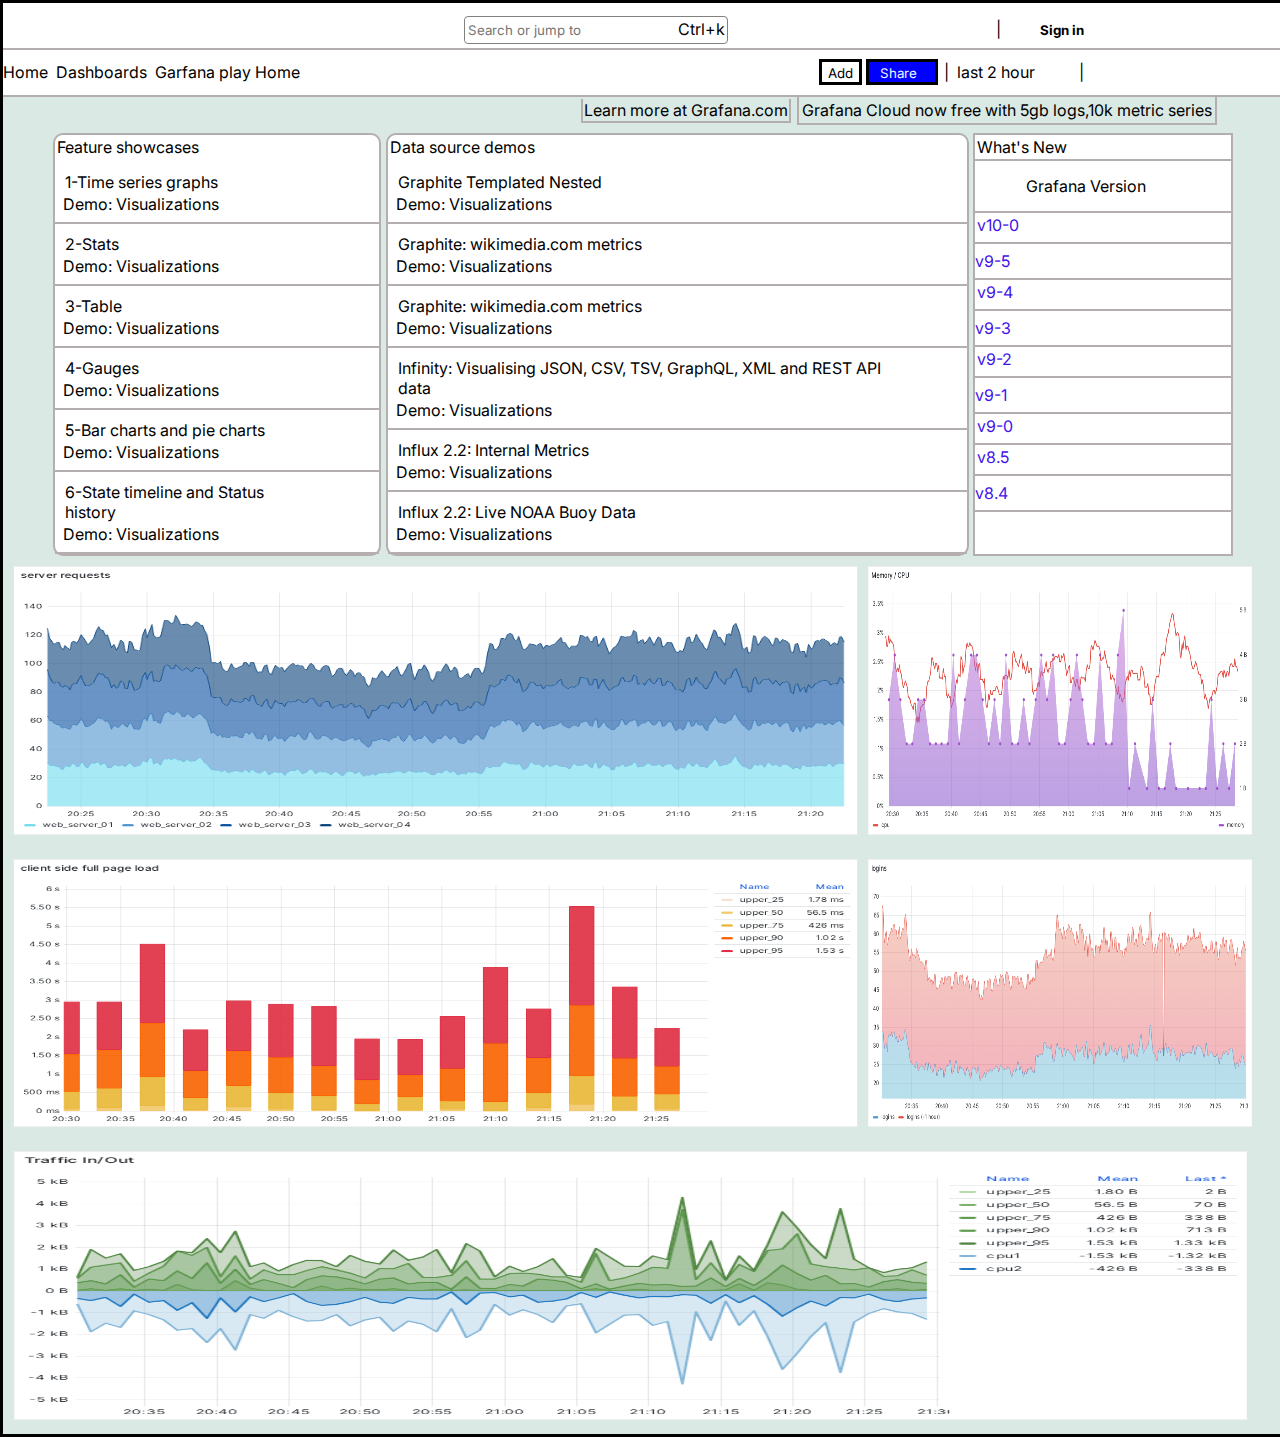
==== home.html @ d7a145c1 "Add files via upload" ====
<!DOCTYPE html>
<html lang="en">
<head>
    <meta charset="UTF-8">
    <meta name="viewport" content="width=device-width, initial-scale=1.0">
    <title>Grafana</title>
    <link rel="stylesheet" href="home.css">
    <link rel="preconnect" href="https://fonts.googleapis.com">
<link rel="preconnect" href="https://fonts.gstatic.com" crossorigin>
<link href="https://fonts.googleapis.com/css2?family=Inter&display=swap" rel="stylesheet">
</head>
<body>
    <div class="grafana_page1">
    <div class="ikka">
        <div class="nav1">
            <div class="gicon1">
                <img class="gicon2" src="/icons/grafana_icon.svg" alt="">
            </div>
            <div class="search">
                <span class="search2"><img src="/icons/search_FILL0_wght400_GRAD0_opsz24.svg" alt=""></span>
                <div class="iput"><input type="text" placeholder="Search or jump to"></div>
                <div class="key"><img src="/icons/keyboard_FILL0_wght400_GRAD0_opsz24.svg" alt=""><p class="ctr">Ctrl+k</p></div>
            </div>
            <!--<div class="main">
                <div class="iput"><input type="text" placeholder="Search or jump to"></div>
                <div class="key"><img src="/icons/keyboard_FILL0_wght400_GRAD0_opsz24.svg" alt=""><span>Ctrl+k</span></div>
            </div>-->
            <div class="add">
                <div class="w1"  class="addlogo"><img src="/icons/add_FILL0_wght400_GRAD0_opsz24.svg" alt=""></div>
                <div class="w" class="adddown"><img src="/icons/keyboard_arrow_down_FILL0_wght400_GRAD0_opsz24.svg" alt=""></div>
                <div class="w2" class="line">|</div>
                <div class="w3" class="question"><img src="/icons/help_FILL0_wght400_GRAD0_opsz24.svg" alt=""></div>
                <div class="w4" class="wifi"><img src="/icons/rss_feed_FILL0_wght400_GRAD0_opsz24.svg" alt=""></div>
                <div class="w5" class="sing"><Button>Sign in</Button></div>
            </div>
        </div>
        <div class="nav2">
            <div class="nav2-1">
                <img src="/icons/menu_FILL0_wght400_GRAD0_opsz24.svg" alt="">
                <div class="home">Home</div>
                <div class="arrow_back"><img class="arrow_back" src="/icons/arrow_back_ios_FILL0_wght400_GRAD0_opsz24.svg" alt=""></div>
                <div class="Dashboards"><a href="/secondhtmlcss/index2.html">Dashboards</a></div>
                <div class="arrow_back"><img class="arrow_back" src="/icons/arrow_back_ios_FILL0_wght400_GRAD0_opsz24.svg" alt=""></div>
                <div class="garfana_play">Garfana play Home</div>
            </div>
            <div class="nav2-2">
                <div  class="set"><img src="/icons/settings_FILL0_wght400_GRAD0_opsz24.svg" alt=""></div>
                <div   class="setadd">
                <div class="w2" ><button class="btn-nav1" >Add </button></div>
                <div><img  src="/icons/keyboard_arrow_down_FILL0_wght400_GRAD0_opsz24.svg" alt=""></div>
                </div>
               <div class="set1"><button class="btn-nav2">Share</button></div>
                <div class="w2" class="line">|</div>
                <div  class="clock"><img src="/icons/schedule_FILL0_wght400_GRAD0_opsz24.svg" alt=""><p class="ctr34">last 2 hour</p> <img src="/icons/keyboard_arrow_down_FILL0_wght400_GRAD0_opsz24.svg" alt=""></div>
                <div class="w2" class="last"></div>
                <div class="w2" class="zoom-out"><img src="/icons/zoom_out_FILL0_wght400_GRAD0_opsz24.svg" alt=""></div>
                <div class="w2" class="refresh"><img src="/icons/refresh_FILL0_wght400_GRAD0_opsz24.svg" alt=""></div>
                <div class="w" class="adddown"><img src="/icons/keyboard_arrow_down_FILL0_wght400_GRAD0_opsz24.svg" alt=""></div>
                <div class="w2" class="line">|</div>
                <div class="w2" class="upper"><img src="/icons/keyboard_arrow_down_FILL0_wght400_GRAD0_opsz24.svg" alt=""></div>
            </div>
        </div>
    </div>
        <section class="sec-bg">
            <div class="sec-nav">
               <span class="sec-nav-link"><img src="/icons/open_in_new_FILL0_wght400_GRAD0_opsz24.svg" alt=""> <a href="http://">Learn more at Grafana.com</a></span>
               <span class="sec-nav-link"> <img class="icon-nav-sec" src="/icons/cloud_FILL0_wght400_GRAD0_opsz24.svg" alt=""> <a href="http://"><p>Grafana Cloud now free with 5gb logs,10k metric series</p></a></span>
            </div>
            <div class="mainbox-3">
                <div class="showcase">
                    <div class="showcase1">
                        <div class="showcase2"><p>Feature showcases </p></div>
                        <div class="show1">
                            <div class="star-box">
                                <p><a href="/secondhtmlcss/index2.html">1-Time series graphs</a></p>
                                <div class="sub-show">Demo: Visualizations</div>
                            </div>
                            <img class="star" src="/icons/grade_FILL0_wght400_GRAD0_opsz24.svg" alt="">
                            
                        </div>
                        <div class="show1">
                            <div class="star-box">
                                <p>2-Stats</p> 
                                <div class="sub-show">Demo: Visualizations</div>
                            </div>
                            <img class="star" src="/icons/grade_FILL0_wght400_GRAD0_opsz24.svg" alt="">
                            
                        </div>
                        <div class="show1">
                            <div class="star-box">
                                <p>3-Table</p> 
                                <div class="sub-show">Demo: Visualizations</div>
                            </div>
                            <img class="star" src="/icons/grade_FILL0_wght400_GRAD0_opsz24.svg" alt="">
                        </div>
                        <div class="show1">
                            <div class="star-box">
                                <p>4-Gauges</p> 
                                <div class="sub-show">Demo: Visualizations</div>
                            </div>
                            <img class="star" src="/icons/grade_FILL0_wght400_GRAD0_opsz24.svg" alt="">
                        </div>
                        <div class="show1">
                            <div class="star-box">
                                <p>5-Bar charts and pie charts</p> 
                                <div class="sub-show">Demo: Visualizations</div>
                            </div>
                            <img class="star" src="/icons/grade_FILL0_wght400_GRAD0_opsz24.svg" alt="">
                        </div>
                        <div class="show1">
                            <div class="star-box">
                                <p>6-State timeline and Status history</p> 
                                <div class="sub-show">Demo: Visualizations</div>
                            </div>
                            <img class="star" src="/icons/grade_FILL0_wght400_GRAD0_opsz24.svg" alt="">
                        </div>
                    </div>
                    
                </div>
                <!----------------------------------------------------------------------------------------------------------------------------->
                <div class="datasou">
                    <div class="datasou1">
                        <div class="showcase1">
                            <div class="showcase2"><p>Data source demos </p></div>
                            <div class="show1">
                                <div class="star-box-2">
                                    <p>Graphite Templated Nested</p>
                                    <div class="sub-show">Demo: Visualizations</div>
                                </div>
                                <img class="star" src="/icons/grade_FILL0_wght400_GRAD0_opsz24.svg" alt="">
                                
                            </div>
                            <div class="show1">
                                <div class="star-box-2">
                                    <p>Graphite: wikimedia.com metrics</p> 
                                    <div class="sub-show">Demo: Visualizations</div>
                                </div>
                                <img class="star" src="/icons/grade_FILL0_wght400_GRAD0_opsz24.svg" alt="">
                                
                            </div>
                            <div class="show1">
                                <div class="star-box-2">
                                    <p>Graphite: wikimedia.com metrics</p> 
                                    <div class="sub-show">Demo: Visualizations</div>
                                </div>
                                <img class="star" src="/icons/grade_FILL0_wght400_GRAD0_opsz24.svg" alt="">
                            </div>
                            <div class="show1">
                                <div class="star-box-2">
                                    <p>Infinity: Visualising JSON, CSV, TSV, GraphQL, XML and REST API data</p> 
                                    <div class="sub-show">Demo: Visualizations</div>
                                </div>
                                <img class="star" src="/icons/grade_FILL0_wght400_GRAD0_opsz24.svg" alt="">
                            </div>
                            <div class="show1">
                                <div class="star-box-2">
                                    <p>Influx 2.2: Internal Metrics</p> 
                                    <div class="sub-show">Demo: Visualizations</div>
                                </div>
                                <img class="star" src="/icons/grade_FILL0_wght400_GRAD0_opsz24.svg" alt="">
                            </div>
                            <div class="show1">
                                <div class="star-box-2">
                                    <p>Influx 2.2: Live NOAA Buoy Data</p> 
                                    <div class="sub-show">Demo: Visualizations</div>
                                </div>
                                <img class="star" src="/icons/grade_FILL0_wght400_GRAD0_opsz24.svg" alt="">
                            </div>
                    </div>
                </div>
            </div>
                <!----------------------------------------------------------------------------------------------------------------------------->
                <div class="new">
                    <div class="new-hed">
                        <div class="new-hed1">
                            <div class="showcase3"><p>What's New </p></div>
                            <div class="show3">
                                <div class="star-box-">
                                    <p class="last-box1" >Grafana Version</p>
                                   
                                </div>   
                            </div>

                            <div class="show3">
                                <div class="star-box-3">
                                    <p class="last-box">v10-0</p> 
                                    <div class="sub-show1">v9-5</div>
                                </div>
                            </div>
                            <div class="show3">
                                <div class="star-box-3">
                                    <p class="last-box">v9-4</p> 
                                    <div class="sub-show1">v9-3</div>
                                </div>
                                
                            </div>
                            <div class="show3">
                                <div class="star-box-3">
                                    <p class="last-box">v9-2</p> 
                                    <div class="sub-show1">v9-1</div>
                                </div>
                                
                            </div>
                            <div class="show3">
                                <div class="star-box">
                                    <p class="last-box">v9-0</p> 
                                </div>
                           
                            </div>
                            <div class="show3">
                                <div class="star-box-3">
                                    <p class="last-box">v8.5</p> 
                                    <div class="sub-show1">v8.4</div>
                                </div>
                             
                            </div>
                         </div>
                    </div>
                </div>
            
            </div>
        </section>
        <div class="image-section">
            <div class="sec-img12">
                <div ><img class="imgsec1" src="/grafana-play-home.png" alt=""></div>
                <div ><img class="imgsec2" src="/grafana-play-home_2.png" alt=""></div>
               
            </div>
            <div class="sec-img123">
                <div ><img class="imgsec3" src="/grafana-play-home_3.png" alt=""></div>
                <div ><img class="imgsec4" src="/grafana-play-home_4.png" alt=""></div>
            </div>
            <div class="sec-img1234">
                <div ><img class="imgsec5" src="/grafana-play-home_5.png" alt=""></div>
            </div>
        </div>
       
    </div>
</body>
</html>

<!--<div class="seting"><img src="/icons/settings_FILL0_wght400_GRAD0_opsz24.svg" alt=""></div>
<div class="btn"><button class="btn2">Add <img src="/icons/keyboard_arrow_down_FILL0_wght400_GRAD0_opsz24.svg" alt=""></button>
<button class="btn3">Share</button></div>
<div class="line">|</div>-->
---- home.css ----
@import url('https://fonts.googleapis.com/css2?family=Inter&display=swap');
*{
    margin: 0;
    padding: 0;
    font-family: 'Inter', sans-serif;
}
.grafana_page1{
    border: solid;
    width: 100vw;
    justify-content: center;
}
.nav1{
    padding-bottom: 4px;
    display: flex;
    flex-wrap: wrap;
    border-bottom: solid 2px rgb(180, 174, 174);
}
.gicon2{
    width: 29px;
    margin-right: 33vw;
    margin-left: 3vw;
    margin-top: 1vw;
    
}
.search{
    display: flex;
    border: solid 1px rgb(129, 129, 128);
    justify-content: center;
    align-items: center;
    border-radius: 4px;
    margin-top: 1vw;
}
.add{
    display: flex;
   flex-wrap: wrap;
    margin-top: 1vw;
    margin-left: 20vw;
}
.w{
    margin-top: 3px;
    justify-content: center;
    align-items: center;
}
.w2{
    margin: 3px;
    margin-left: 6px;
    margin-right: 6px;
}
.w3{
    margin: 3px;
    margin-left: 6px;
    margin-right: 6px;
}
.w4{
    margin: 3px;
    margin-left: 6px;
    margin-right: 6px;
}
.w1{
    margin: 3px;
}
.w5 button{
    margin: 3px;
    margin-left: 6px;
    margin-right: 6px;
   padding: 3px;
   border: none;
   background-color: transparent;
   font-weight: bolder;
}


input{
    border: none;
    padding: 3px;
    width: 16vw;
}
.ctr{
    text-align: center;
    margin-bottom: 1px;
}
.key{
    display: flex;
    flex-wrap: wrap;
    justify-content: center;
    align-items: center;
}
/*nav 2*/ 

.nav2{
    padding-bottom: 7px;
    padding-top: 7px;
    display: flex;
    border-bottom: solid 2px rgb(180, 174, 174);
    align-items: center;
    flex-wrap: wrap;
    
}
.nav2-1{
   
    display: flex;
    width: 33vw;
    margin-right:30vw ;
    align-items: center;
    height: 20px;
    flex-wrap: wrap;
}
.nav2-2{
    display: flex;
    flex-wrap: wrap;
    align-items: center;
    height: 31px;
    flex-wrap: wrap;
    
}
.arrow_back{
    height: 15px;
    justify-content: center;
    align-items: center;
    display: flex;
    margin-left: 4px;
    flex-wrap: wrap;
}
.set{
    align-items: center;
    margin-right:8px ;
}
.btn-nav1{
    align-items: center;
    text-align: center;
    border: none;
    background-color: transparent;
   
}
.setadd{
    border: 2px solid;
    height: 20px;
    display: flex;
    
    border: solid;
    align-items: center;
    text-align: center;
    margin-left: 2px;
}
.btn-nav2{
    align-items: center;
    text-align: center;
    border: none;
    background-color: transparent;
    color: aliceblue;
}
.set1{
    margin-left: 4px;
    border: 3px solid;
    height: 20px;
    width: 55px;
    align-items: center;
    justify-content: center;
    padding-left: 11px;
    background-color: blue;
}
.clock{
    display: flex;
   flex-wrap: wrap;
    align-items: center;
    text-align: center;
    justify-content: center;
}
.sec-nav{
   
   margin-left: 40vw;
   justify-content: center;
   align-items: center;
   text-align: center;
   display: flex;
   flex-wrap: wrap;
}
.sec-nav-link{
    border: solid 2px rgb(180, 174, 174);
    border-top: none;
    text-align: center;
    justify-content: center;
    align-items: center;
    padding: 1px;
    display: flex;
    flex-wrap: wrap;
    position: relative;
    
    margin: 3px;
    margin-top: 0;
}
icon-nav-sec{
    justify-content: center;
    width: 100px;
}
.sec-bg{
    background-color: rgb(218, 233, 228);
}
.icon-nav-sec{
  margin-top: 2;
  
}
a{
    color: black;
    
}
.mainbox-3{
    display: flex;
   margin-top: 5px;
   justify-content: center;
   flex-wrap: wrap;
}
.showcase{
    border: solid 2px rgb(180, 174, 174);
    background-color: white;
    border-radius: 10px;
   
}
.showcase2{
    padding-bottom: 3px;
    
    text-align: left;
    display: flex;
    
}
.star{
    justify-content: center;
    margin-left:4vw ;
}
.show1{
    display: flex;
    border-bottom: solid 2px rgb(180, 174, 174);
    padding: 8px;
    
}
.star-box{
    
    width: 20vw;
}
p{
    padding: 2px;
}
.star-box-2{
    
    width: 40vw;
}
.datasou{
    border: solid 2px rgb(180, 174, 174);
    background-color: white;
    border-radius: 10px;
    margin-left: 5px;
   
}
.star:hover{
 cursor: pointer;

}
.new{
    background-color: white;
    border:  solid 2px rgb(180, 174, 174);
    margin-left: 4px;
    width: 20vw;
}
.showcase3{
    justify-content: center;
    align-items: center;
}
.star-box-3{
    border-bottom:  solid 2px rgb(180, 174, 174);
}

.showcase3{
    border-bottom: solid 2px rgb(180, 174, 174);
}
.last-box1{
    border-bottom:  solid 2px rgb(180, 174, 174);
    padding: 15px;
    justify-content: center;
    padding-left: 4vw;
    
    
}
.last-box{
    padding-bottom: 7px;
    border-bottom: solid 2px rgb(180, 174, 174);
    color: rgb(65, 19, 233);
   
}
.sub-show1{
    padding-top: 7px;
    padding-bottom: 7px;
    color: rgb(65, 19, 233);
}
.sec-img12{
    display: flex;
    background-color: rgb(218, 233, 228);
}
    

.imgsec1{
    width: 66vw;
    
    height: 21vw;
    margin: 10px;
}
.imgsec2{
    width: 30vw;
   
    height: 21vw;
    margin: 10px;
    margin-left: 0%;
    
}
.sec-img123{
    display: flex;
    background-color: rgb(218, 233, 228);
}

.imgsec3{
    width: 66vw;
    background-color: rgb(218, 233, 228);
    height: 21vw;
    margin: 10px;
}
.imgsec4{
    width: 30vw;
    background-color: rgb(218, 233, 228);
    height: 21vw;
    margin: 10px;
    margin-left: 0%;
    
}
.imgsec5{
    width: 96.5vw;
    background-color: rgb(218, 233, 228);
    height: 21vw;
    margin: 10px;
    
}
a{
    text-decoration: none;
}
a:hover{
    color: red;
    text-decoration: underline;
}
.sec-img1234{
    background-color: rgb(218, 233, 228);
}
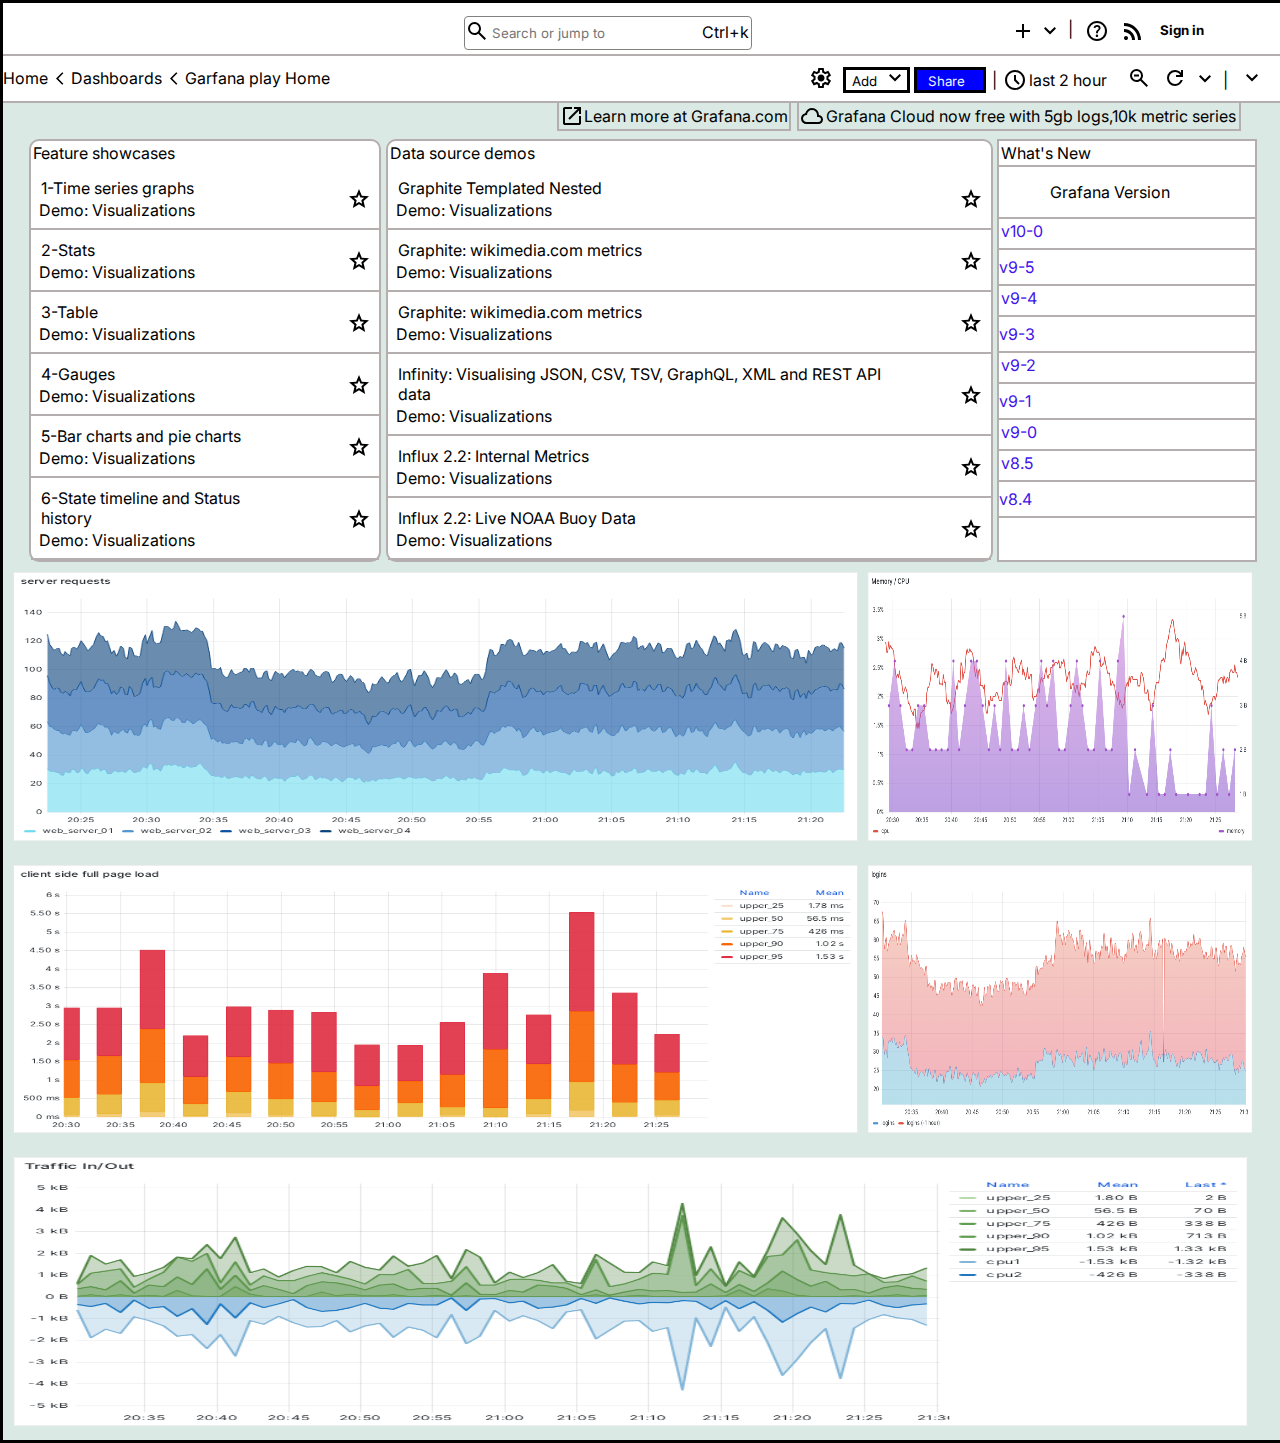
==== commit 40e7db8d: "Update home.html" ====
--- a/home.html
+++ b/home.html
@@ -17,20 +17,20 @@
                 <img class="gicon2" src="/icons/grafana_icon.svg" alt="">
             </div>
             <div class="search">
-                <span class="search2"><img src="/icons/search_FILL0_wght400_GRAD0_opsz24.svg" alt=""></span>
+                <span class="search2"><img src="/search_FILL0_wght400_GRAD0_opsz24.svg" alt=""></span>
                 <div class="iput"><input type="text" placeholder="Search or jump to"></div>
                 <div class="key"><img src="/icons/keyboard_FILL0_wght400_GRAD0_opsz24.svg" alt=""><p class="ctr">Ctrl+k</p></div>
             </div>
             <!--<div class="main">
                 <div class="iput"><input type="text" placeholder="Search or jump to"></div>
-                <div class="key"><img src="/icons/keyboard_FILL0_wght400_GRAD0_opsz24.svg" alt=""><span>Ctrl+k</span></div>
+                <div class="key"><img src="/keyboard_FILL0_wght400_GRAD0_opsz24.svg" alt=""><span>Ctrl+k</span></div>
             </div>-->
             <div class="add">
-                <div class="w1"  class="addlogo"><img src="/icons/add_FILL0_wght400_GRAD0_opsz24.svg" alt=""></div>
-                <div class="w" class="adddown"><img src="/icons/keyboard_arrow_down_FILL0_wght400_GRAD0_opsz24.svg" alt=""></div>
+                <div class="w1"  class="addlogo"><img src="/add_FILL0_wght400_GRAD0_opsz24.svg" alt=""></div>
+                <div class="w" class="adddown"><img src="/keyboard_arrow_down_FILL0_wght400_GRAD0_opsz24.svg" alt=""></div>
                 <div class="w2" class="line">|</div>
-                <div class="w3" class="question"><img src="/icons/help_FILL0_wght400_GRAD0_opsz24.svg" alt=""></div>
-                <div class="w4" class="wifi"><img src="/icons/rss_feed_FILL0_wght400_GRAD0_opsz24.svg" alt=""></div>
+                <div class="w3" class="question"><img src="/help_FILL0_wght400_GRAD0_opsz24.svg" alt=""></div>
+                <div class="w4" class="wifi"><img src="/rss_feed_FILL0_wght400_GRAD0_opsz24.svg" alt=""></div>
                 <div class="w5" class="sing"><Button>Sign in</Button></div>
             </div>
         </div>
@@ -38,33 +38,33 @@
             <div class="nav2-1">
                 <img src="/icons/menu_FILL0_wght400_GRAD0_opsz24.svg" alt="">
                 <div class="home">Home</div>
-                <div class="arrow_back"><img class="arrow_back" src="/icons/arrow_back_ios_FILL0_wght400_GRAD0_opsz24.svg" alt=""></div>
-                <div class="Dashboards"><a href="/secondhtmlcss/index2.html">Dashboards</a></div>
-                <div class="arrow_back"><img class="arrow_back" src="/icons/arrow_back_ios_FILL0_wght400_GRAD0_opsz24.svg" alt=""></div>
+                <div class="arrow_back"><img class="arrow_back" src="/arrow_back_ios_FILL0_wght400_GRAD0_opsz24.svg" alt=""></div>
+                <div class="Dashboards"><a href="/index2.html">Dashboards</a></div>
+                <div class="arrow_back"><img class="arrow_back" src="/arrow_back_ios_FILL0_wght400_GRAD0_opsz24.svg" alt=""></div>
                 <div class="garfana_play">Garfana play Home</div>
             </div>
             <div class="nav2-2">
-                <div  class="set"><img src="/icons/settings_FILL0_wght400_GRAD0_opsz24.svg" alt=""></div>
+                <div  class="set"><img src="/settings_FILL0_wght400_GRAD0_opsz24.svg" alt=""></div>
                 <div   class="setadd">
                 <div class="w2" ><button class="btn-nav1" >Add </button></div>
-                <div><img  src="/icons/keyboard_arrow_down_FILL0_wght400_GRAD0_opsz24.svg" alt=""></div>
+                <div><img  src="/keyboard_arrow_down_FILL0_wght400_GRAD0_opsz24.svg" alt=""></div>
                 </div>
                <div class="set1"><button class="btn-nav2">Share</button></div>
                 <div class="w2" class="line">|</div>
-                <div  class="clock"><img src="/icons/schedule_FILL0_wght400_GRAD0_opsz24.svg" alt=""><p class="ctr34">last 2 hour</p> <img src="/icons/keyboard_arrow_down_FILL0_wght400_GRAD0_opsz24.svg" alt=""></div>
+                <div  class="clock"><img src="/schedule_FILL0_wght400_GRAD0_opsz24.svg" alt=""><p class="ctr34">last 2 hour</p> <img src="/icons/keyboard_arrow_down_FILL0_wght400_GRAD0_opsz24.svg" alt=""></div>
                 <div class="w2" class="last"></div>
-                <div class="w2" class="zoom-out"><img src="/icons/zoom_out_FILL0_wght400_GRAD0_opsz24.svg" alt=""></div>
-                <div class="w2" class="refresh"><img src="/icons/refresh_FILL0_wght400_GRAD0_opsz24.svg" alt=""></div>
-                <div class="w" class="adddown"><img src="/icons/keyboard_arrow_down_FILL0_wght400_GRAD0_opsz24.svg" alt=""></div>
+                <div class="w2" class="zoom-out"><img src="/zoom_out_FILL0_wght400_GRAD0_opsz24.svg" alt=""></div>
+                <div class="w2" class="refresh"><img src="/refresh_FILL0_wght400_GRAD0_opsz24.svg" alt=""></div>
+                <div class="w" class="adddown"><img src="/keyboard_arrow_down_FILL0_wght400_GRAD0_opsz24.svg" alt=""></div>
                 <div class="w2" class="line">|</div>
-                <div class="w2" class="upper"><img src="/icons/keyboard_arrow_down_FILL0_wght400_GRAD0_opsz24.svg" alt=""></div>
+                <div class="w2" class="upper"><img src="/keyboard_arrow_down_FILL0_wght400_GRAD0_opsz24.svg" alt=""></div>
             </div>
         </div>
     </div>
         <section class="sec-bg">
             <div class="sec-nav">
-               <span class="sec-nav-link"><img src="/icons/open_in_new_FILL0_wght400_GRAD0_opsz24.svg" alt=""> <a href="http://">Learn more at Grafana.com</a></span>
-               <span class="sec-nav-link"> <img class="icon-nav-sec" src="/icons/cloud_FILL0_wght400_GRAD0_opsz24.svg" alt=""> <a href="http://"><p>Grafana Cloud now free with 5gb logs,10k metric series</p></a></span>
+               <span class="sec-nav-link"><img src="/open_in_new_FILL0_wght400_GRAD0_opsz24.svg" alt=""> <a href="http://">Learn more at Grafana.com</a></span>
+               <span class="sec-nav-link"> <img class="icon-nav-sec" src="/cloud_FILL0_wght400_GRAD0_opsz24.svg" alt=""> <a href="http://"><p>Grafana Cloud now free with 5gb logs,10k metric series</p></a></span>
             </div>
             <div class="mainbox-3">
                 <div class="showcase">
@@ -72,10 +72,10 @@
                         <div class="showcase2"><p>Feature showcases </p></div>
                         <div class="show1">
                             <div class="star-box">
-                                <p><a href="/secondhtmlcss/index2.html">1-Time series graphs</a></p>
-                                <div class="sub-show">Demo: Visualizations</div>
-                            </div>
-                            <img class="star" src="/icons/grade_FILL0_wght400_GRAD0_opsz24.svg" alt="">
+                                <p><a href="/index2.html">1-Time series graphs</a></p>
+                                <div class="sub-show">Demo: Visualizations</div>
+                            </div>
+                            <img class="star" src="/grade_FILL0_wght400_GRAD0_opsz24.svg" alt="">
                             
                         </div>
                         <div class="show1">
@@ -83,7 +83,7 @@
                                 <p>2-Stats</p> 
                                 <div class="sub-show">Demo: Visualizations</div>
                             </div>
-                            <img class="star" src="/icons/grade_FILL0_wght400_GRAD0_opsz24.svg" alt="">
+                            <img class="star" src="/grade_FILL0_wght400_GRAD0_opsz24.svg" alt="">
                             
                         </div>
                         <div class="show1">
@@ -91,28 +91,28 @@
                                 <p>3-Table</p> 
                                 <div class="sub-show">Demo: Visualizations</div>
                             </div>
-                            <img class="star" src="/icons/grade_FILL0_wght400_GRAD0_opsz24.svg" alt="">
+                            <img class="star" src="/grade_FILL0_wght400_GRAD0_opsz24.svg" alt="">
                         </div>
                         <div class="show1">
                             <div class="star-box">
                                 <p>4-Gauges</p> 
                                 <div class="sub-show">Demo: Visualizations</div>
                             </div>
-                            <img class="star" src="/icons/grade_FILL0_wght400_GRAD0_opsz24.svg" alt="">
+                            <img class="star" src="/grade_FILL0_wght400_GRAD0_opsz24.svg" alt="">
                         </div>
                         <div class="show1">
                             <div class="star-box">
                                 <p>5-Bar charts and pie charts</p> 
                                 <div class="sub-show">Demo: Visualizations</div>
                             </div>
-                            <img class="star" src="/icons/grade_FILL0_wght400_GRAD0_opsz24.svg" alt="">
+                            <img class="star" src="/grade_FILL0_wght400_GRAD0_opsz24.svg" alt="">
                         </div>
                         <div class="show1">
                             <div class="star-box">
                                 <p>6-State timeline and Status history</p> 
                                 <div class="sub-show">Demo: Visualizations</div>
                             </div>
-                            <img class="star" src="/icons/grade_FILL0_wght400_GRAD0_opsz24.svg" alt="">
+                            <img class="star" src="/grade_FILL0_wght400_GRAD0_opsz24.svg" alt="">
                         </div>
                     </div>
                     
@@ -127,7 +127,7 @@
                                     <p>Graphite Templated Nested</p>
                                     <div class="sub-show">Demo: Visualizations</div>
                                 </div>
-                                <img class="star" src="/icons/grade_FILL0_wght400_GRAD0_opsz24.svg" alt="">
+                                <img class="star" src="/grade_FILL0_wght400_GRAD0_opsz24.svg" alt="">
                                 
                             </div>
                             <div class="show1">
@@ -135,7 +135,7 @@
                                     <p>Graphite: wikimedia.com metrics</p> 
                                     <div class="sub-show">Demo: Visualizations</div>
                                 </div>
-                                <img class="star" src="/icons/grade_FILL0_wght400_GRAD0_opsz24.svg" alt="">
+                                <img class="star" src="/grade_FILL0_wght400_GRAD0_opsz24.svg" alt="">
                                 
                             </div>
                             <div class="show1">
@@ -143,28 +143,28 @@
                                     <p>Graphite: wikimedia.com metrics</p> 
                                     <div class="sub-show">Demo: Visualizations</div>
                                 </div>
-                                <img class="star" src="/icons/grade_FILL0_wght400_GRAD0_opsz24.svg" alt="">
+                                <img class="star" src="/grade_FILL0_wght400_GRAD0_opsz24.svg" alt="">
                             </div>
                             <div class="show1">
                                 <div class="star-box-2">
                                     <p>Infinity: Visualising JSON, CSV, TSV, GraphQL, XML and REST API data</p> 
                                     <div class="sub-show">Demo: Visualizations</div>
                                 </div>
-                                <img class="star" src="/icons/grade_FILL0_wght400_GRAD0_opsz24.svg" alt="">
+                                <img class="star" src="/grade_FILL0_wght400_GRAD0_opsz24.svg" alt="">
                             </div>
                             <div class="show1">
                                 <div class="star-box-2">
                                     <p>Influx 2.2: Internal Metrics</p> 
                                     <div class="sub-show">Demo: Visualizations</div>
                                 </div>
-                                <img class="star" src="/icons/grade_FILL0_wght400_GRAD0_opsz24.svg" alt="">
+                                <img class="star" src="/grade_FILL0_wght400_GRAD0_opsz24.svg" alt="">
                             </div>
                             <div class="show1">
                                 <div class="star-box-2">
                                     <p>Influx 2.2: Live NOAA Buoy Data</p> 
                                     <div class="sub-show">Demo: Visualizations</div>
                                 </div>
-                                <img class="star" src="/icons/grade_FILL0_wght400_GRAD0_opsz24.svg" alt="">
+                                <img class="star" src="/grade_FILL0_wght400_GRAD0_opsz24.svg" alt="">
                             </div>
                     </div>
                 </div>
@@ -242,4 +242,4 @@
 <!--<div class="seting"><img src="/icons/settings_FILL0_wght400_GRAD0_opsz24.svg" alt=""></div>
 <div class="btn"><button class="btn2">Add <img src="/icons/keyboard_arrow_down_FILL0_wght400_GRAD0_opsz24.svg" alt=""></button>
 <button class="btn3">Share</button></div>
-<div class="line">|</div>-->+<div class="line">|</div>-->
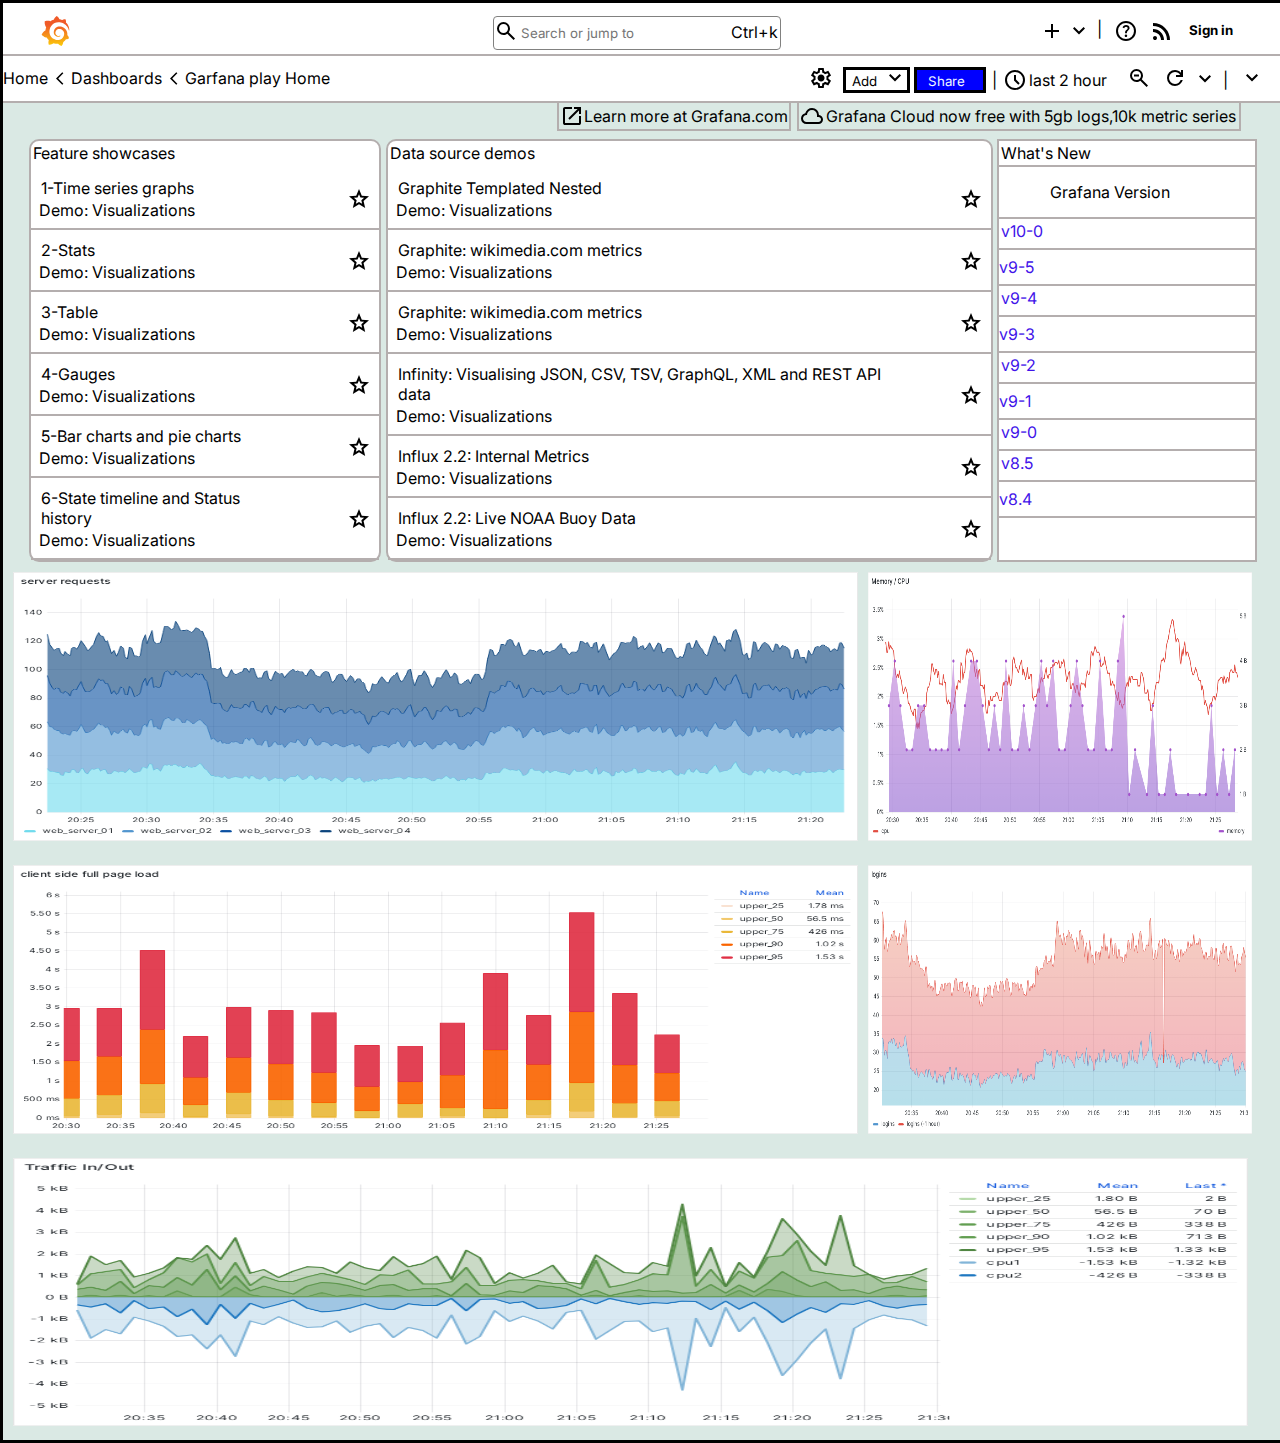
==== commit b882ad04: "Update home.html" ====
--- a/home.html
+++ b/home.html
@@ -14,7 +14,7 @@
     <div class="ikka">
         <div class="nav1">
             <div class="gicon1">
-                <img class="gicon2" src="/icons/grafana_icon.svg" alt="">
+                <img class="gicon2" src="/grafana_icon.svg" alt="">
             </div>
             <div class="search">
                 <span class="search2"><img src="/search_FILL0_wght400_GRAD0_opsz24.svg" alt=""></span>
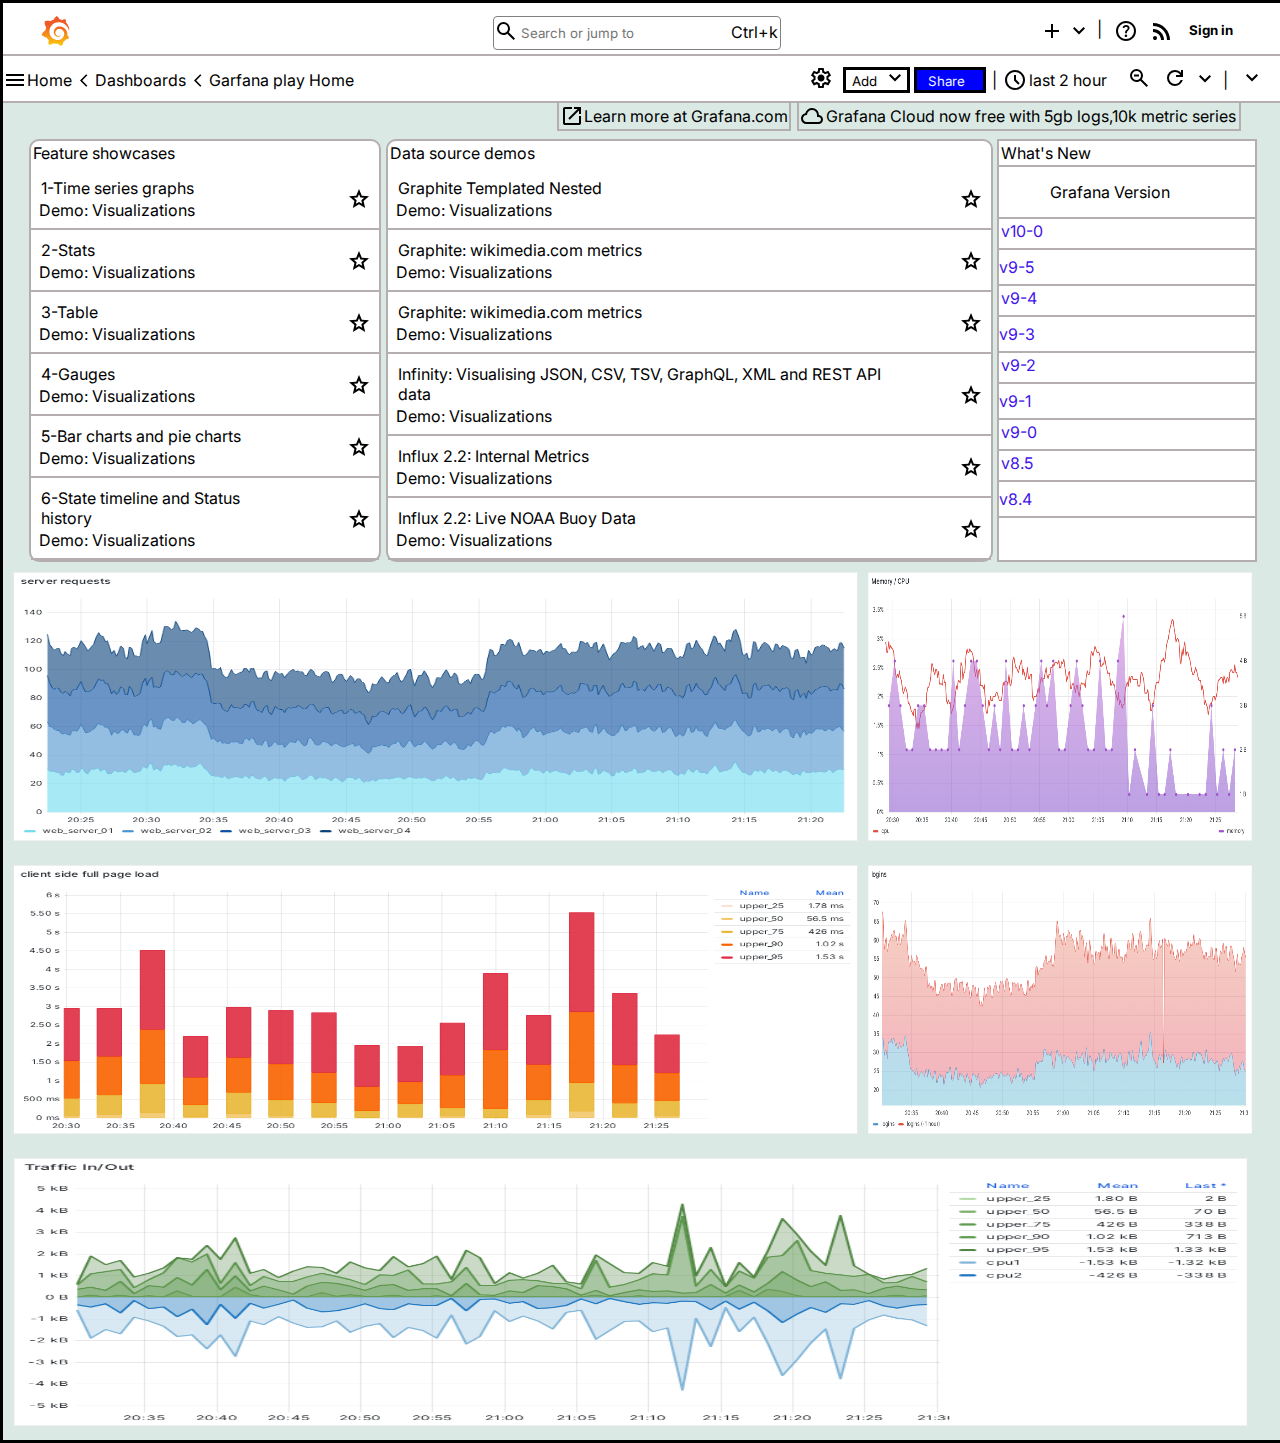
==== commit 9778a039: "Update home.html" ====
--- a/home.html
+++ b/home.html
@@ -14,57 +14,57 @@
     <div class="ikka">
         <div class="nav1">
             <div class="gicon1">
-                <img class="gicon2" src="/grafana_icon.svg" alt="">
+                <img class="gicon2" src="grafana_icon.svg" alt="">
             </div>
             <div class="search">
-                <span class="search2"><img src="/search_FILL0_wght400_GRAD0_opsz24.svg" alt=""></span>
+                <span class="search2"><img src="search_FILL0_wght400_GRAD0_opsz24.svg" alt=""></span>
                 <div class="iput"><input type="text" placeholder="Search or jump to"></div>
-                <div class="key"><img src="/icons/keyboard_FILL0_wght400_GRAD0_opsz24.svg" alt=""><p class="ctr">Ctrl+k</p></div>
+                <div class="key"><img src="icons/keyboard_FILL0_wght400_GRAD0_opsz24.svg" alt=""><p class="ctr">Ctrl+k</p></div>
             </div>
             <!--<div class="main">
                 <div class="iput"><input type="text" placeholder="Search or jump to"></div>
-                <div class="key"><img src="/keyboard_FILL0_wght400_GRAD0_opsz24.svg" alt=""><span>Ctrl+k</span></div>
+                <div class="key"><img src="keyboard_FILL0_wght400_GRAD0_opsz24.svg" alt=""><span>Ctrl+k</span></div>
             </div>-->
             <div class="add">
-                <div class="w1"  class="addlogo"><img src="/add_FILL0_wght400_GRAD0_opsz24.svg" alt=""></div>
-                <div class="w" class="adddown"><img src="/keyboard_arrow_down_FILL0_wght400_GRAD0_opsz24.svg" alt=""></div>
+                <div class="w1"  class="addlogo"><img src="add_FILL0_wght400_GRAD0_opsz24.svg" alt=""></div>
+                <div class="w" class="adddown"><img src="keyboard_arrow_down_FILL0_wght400_GRAD0_opsz24.svg" alt=""></div>
                 <div class="w2" class="line">|</div>
-                <div class="w3" class="question"><img src="/help_FILL0_wght400_GRAD0_opsz24.svg" alt=""></div>
-                <div class="w4" class="wifi"><img src="/rss_feed_FILL0_wght400_GRAD0_opsz24.svg" alt=""></div>
+                <div class="w3" class="question"><img src="help_FILL0_wght400_GRAD0_opsz24.svg" alt=""></div>
+                <div class="w4" class="wifi"><img src="rss_feed_FILL0_wght400_GRAD0_opsz24.svg" alt=""></div>
                 <div class="w5" class="sing"><Button>Sign in</Button></div>
             </div>
         </div>
         <div class="nav2">
             <div class="nav2-1">
-                <img src="/icons/menu_FILL0_wght400_GRAD0_opsz24.svg" alt="">
+                <img src="menu_FILL0_wght400_GRAD0_opsz24.svg" alt="">
                 <div class="home">Home</div>
-                <div class="arrow_back"><img class="arrow_back" src="/arrow_back_ios_FILL0_wght400_GRAD0_opsz24.svg" alt=""></div>
-                <div class="Dashboards"><a href="/index2.html">Dashboards</a></div>
-                <div class="arrow_back"><img class="arrow_back" src="/arrow_back_ios_FILL0_wght400_GRAD0_opsz24.svg" alt=""></div>
+                <div class="arrow_back"><img class="arrow_back" src="arrow_back_ios_FILL0_wght400_GRAD0_opsz24.svg" alt=""></div>
+                <div class="Dashboards"><a href="index2.html">Dashboards</a></div>
+                <div class="arrow_back"><img class="arrow_back" src="arrow_back_ios_FILL0_wght400_GRAD0_opsz24.svg" alt=""></div>
                 <div class="garfana_play">Garfana play Home</div>
             </div>
             <div class="nav2-2">
-                <div  class="set"><img src="/settings_FILL0_wght400_GRAD0_opsz24.svg" alt=""></div>
+                <div  class="set"><img src="settings_FILL0_wght400_GRAD0_opsz24.svg" alt=""></div>
                 <div   class="setadd">
                 <div class="w2" ><button class="btn-nav1" >Add </button></div>
-                <div><img  src="/keyboard_arrow_down_FILL0_wght400_GRAD0_opsz24.svg" alt=""></div>
+                <div><img  src="keyboard_arrow_down_FILL0_wght400_GRAD0_opsz24.svg" alt=""></div>
                 </div>
                <div class="set1"><button class="btn-nav2">Share</button></div>
                 <div class="w2" class="line">|</div>
-                <div  class="clock"><img src="/schedule_FILL0_wght400_GRAD0_opsz24.svg" alt=""><p class="ctr34">last 2 hour</p> <img src="/icons/keyboard_arrow_down_FILL0_wght400_GRAD0_opsz24.svg" alt=""></div>
+                <div  class="clock"><img src="schedule_FILL0_wght400_GRAD0_opsz24.svg" alt=""><p class="ctr34">last 2 hour</p> <img src="/icons/keyboard_arrow_down_FILL0_wght400_GRAD0_opsz24.svg" alt=""></div>
                 <div class="w2" class="last"></div>
-                <div class="w2" class="zoom-out"><img src="/zoom_out_FILL0_wght400_GRAD0_opsz24.svg" alt=""></div>
-                <div class="w2" class="refresh"><img src="/refresh_FILL0_wght400_GRAD0_opsz24.svg" alt=""></div>
-                <div class="w" class="adddown"><img src="/keyboard_arrow_down_FILL0_wght400_GRAD0_opsz24.svg" alt=""></div>
+                <div class="w2" class="zoom-out"><img src="zoom_out_FILL0_wght400_GRAD0_opsz24.svg" alt=""></div>
+                <div class="w2" class="refresh"><img src="refresh_FILL0_wght400_GRAD0_opsz24.svg" alt=""></div>
+                <div class="w" class="adddown"><img src="keyboard_arrow_down_FILL0_wght400_GRAD0_opsz24.svg" alt=""></div>
                 <div class="w2" class="line">|</div>
-                <div class="w2" class="upper"><img src="/keyboard_arrow_down_FILL0_wght400_GRAD0_opsz24.svg" alt=""></div>
+                <div class="w2" class="upper"><img src="keyboard_arrow_down_FILL0_wght400_GRAD0_opsz24.svg" alt=""></div>
             </div>
         </div>
     </div>
         <section class="sec-bg">
             <div class="sec-nav">
-               <span class="sec-nav-link"><img src="/open_in_new_FILL0_wght400_GRAD0_opsz24.svg" alt=""> <a href="http://">Learn more at Grafana.com</a></span>
-               <span class="sec-nav-link"> <img class="icon-nav-sec" src="/cloud_FILL0_wght400_GRAD0_opsz24.svg" alt=""> <a href="http://"><p>Grafana Cloud now free with 5gb logs,10k metric series</p></a></span>
+               <span class="sec-nav-link"><img src="open_in_new_FILL0_wght400_GRAD0_opsz24.svg" alt=""> <a href="http://">Learn more at Grafana.com</a></span>
+               <span class="sec-nav-link"> <img class="icon-nav-sec" src="cloud_FILL0_wght400_GRAD0_opsz24.svg" alt=""> <a href="http://"><p>Grafana Cloud now free with 5gb logs,10k metric series</p></a></span>
             </div>
             <div class="mainbox-3">
                 <div class="showcase">
@@ -75,7 +75,7 @@
                                 <p><a href="/index2.html">1-Time series graphs</a></p>
                                 <div class="sub-show">Demo: Visualizations</div>
                             </div>
-                            <img class="star" src="/grade_FILL0_wght400_GRAD0_opsz24.svg" alt="">
+                            <img class="star" src="grade_FILL0_wght400_GRAD0_opsz24.svg" alt="">
                             
                         </div>
                         <div class="show1">
@@ -83,7 +83,7 @@
                                 <p>2-Stats</p> 
                                 <div class="sub-show">Demo: Visualizations</div>
                             </div>
-                            <img class="star" src="/grade_FILL0_wght400_GRAD0_opsz24.svg" alt="">
+                            <img class="star" src="grade_FILL0_wght400_GRAD0_opsz24.svg" alt="">
                             
                         </div>
                         <div class="show1">
@@ -91,28 +91,28 @@
                                 <p>3-Table</p> 
                                 <div class="sub-show">Demo: Visualizations</div>
                             </div>
-                            <img class="star" src="/grade_FILL0_wght400_GRAD0_opsz24.svg" alt="">
+                            <img class="star" src="grade_FILL0_wght400_GRAD0_opsz24.svg" alt="">
                         </div>
                         <div class="show1">
                             <div class="star-box">
                                 <p>4-Gauges</p> 
                                 <div class="sub-show">Demo: Visualizations</div>
                             </div>
-                            <img class="star" src="/grade_FILL0_wght400_GRAD0_opsz24.svg" alt="">
+                            <img class="star" src="grade_FILL0_wght400_GRAD0_opsz24.svg" alt="">
                         </div>
                         <div class="show1">
                             <div class="star-box">
                                 <p>5-Bar charts and pie charts</p> 
                                 <div class="sub-show">Demo: Visualizations</div>
                             </div>
-                            <img class="star" src="/grade_FILL0_wght400_GRAD0_opsz24.svg" alt="">
+                            <img class="star" src="grade_FILL0_wght400_GRAD0_opsz24.svg" alt="">
                         </div>
                         <div class="show1">
                             <div class="star-box">
                                 <p>6-State timeline and Status history</p> 
                                 <div class="sub-show">Demo: Visualizations</div>
                             </div>
-                            <img class="star" src="/grade_FILL0_wght400_GRAD0_opsz24.svg" alt="">
+                            <img class="star" src="grade_FILL0_wght400_GRAD0_opsz24.svg" alt="">
                         </div>
                     </div>
                     
@@ -127,7 +127,7 @@
                                     <p>Graphite Templated Nested</p>
                                     <div class="sub-show">Demo: Visualizations</div>
                                 </div>
-                                <img class="star" src="/grade_FILL0_wght400_GRAD0_opsz24.svg" alt="">
+                                <img class="star" src="grade_FILL0_wght400_GRAD0_opsz24.svg" alt="">
                                 
                             </div>
                             <div class="show1">
@@ -135,7 +135,7 @@
                                     <p>Graphite: wikimedia.com metrics</p> 
                                     <div class="sub-show">Demo: Visualizations</div>
                                 </div>
-                                <img class="star" src="/grade_FILL0_wght400_GRAD0_opsz24.svg" alt="">
+                                <img class="star" src="grade_FILL0_wght400_GRAD0_opsz24.svg" alt="">
                                 
                             </div>
                             <div class="show1">
@@ -143,28 +143,28 @@
                                     <p>Graphite: wikimedia.com metrics</p> 
                                     <div class="sub-show">Demo: Visualizations</div>
                                 </div>
-                                <img class="star" src="/grade_FILL0_wght400_GRAD0_opsz24.svg" alt="">
+                                <img class="star" src="grade_FILL0_wght400_GRAD0_opsz24.svg" alt="">
                             </div>
                             <div class="show1">
                                 <div class="star-box-2">
                                     <p>Infinity: Visualising JSON, CSV, TSV, GraphQL, XML and REST API data</p> 
                                     <div class="sub-show">Demo: Visualizations</div>
                                 </div>
-                                <img class="star" src="/grade_FILL0_wght400_GRAD0_opsz24.svg" alt="">
+                                <img class="star" src="grade_FILL0_wght400_GRAD0_opsz24.svg" alt="">
                             </div>
                             <div class="show1">
                                 <div class="star-box-2">
                                     <p>Influx 2.2: Internal Metrics</p> 
                                     <div class="sub-show">Demo: Visualizations</div>
                                 </div>
-                                <img class="star" src="/grade_FILL0_wght400_GRAD0_opsz24.svg" alt="">
+                                <img class="star" src="grade_FILL0_wght400_GRAD0_opsz24.svg" alt="">
                             </div>
                             <div class="show1">
                                 <div class="star-box-2">
                                     <p>Influx 2.2: Live NOAA Buoy Data</p> 
                                     <div class="sub-show">Demo: Visualizations</div>
                                 </div>
-                                <img class="star" src="/grade_FILL0_wght400_GRAD0_opsz24.svg" alt="">
+                                <img class="star" src="grade_FILL0_wght400_GRAD0_opsz24.svg" alt="">
                             </div>
                     </div>
                 </div>
@@ -222,16 +222,16 @@
         </section>
         <div class="image-section">
             <div class="sec-img12">
-                <div ><img class="imgsec1" src="/grafana-play-home.png" alt=""></div>
-                <div ><img class="imgsec2" src="/grafana-play-home_2.png" alt=""></div>
+                <div ><img class="imgsec1" src="grafana-play-home.png" alt=""></div>
+                <div ><img class="imgsec2" src="grafana-play-home_2.png" alt=""></div>
                
             </div>
             <div class="sec-img123">
-                <div ><img class="imgsec3" src="/grafana-play-home_3.png" alt=""></div>
-                <div ><img class="imgsec4" src="/grafana-play-home_4.png" alt=""></div>
+                <div ><img class="imgsec3" src="grafana-play-home_3.png" alt=""></div>
+                <div ><img class="imgsec4" src="grafana-play-home_4.png" alt=""></div>
             </div>
             <div class="sec-img1234">
-                <div ><img class="imgsec5" src="/grafana-play-home_5.png" alt=""></div>
+                <div ><img class="imgsec5" src="grafana-play-home_5.png" alt=""></div>
             </div>
         </div>
        
